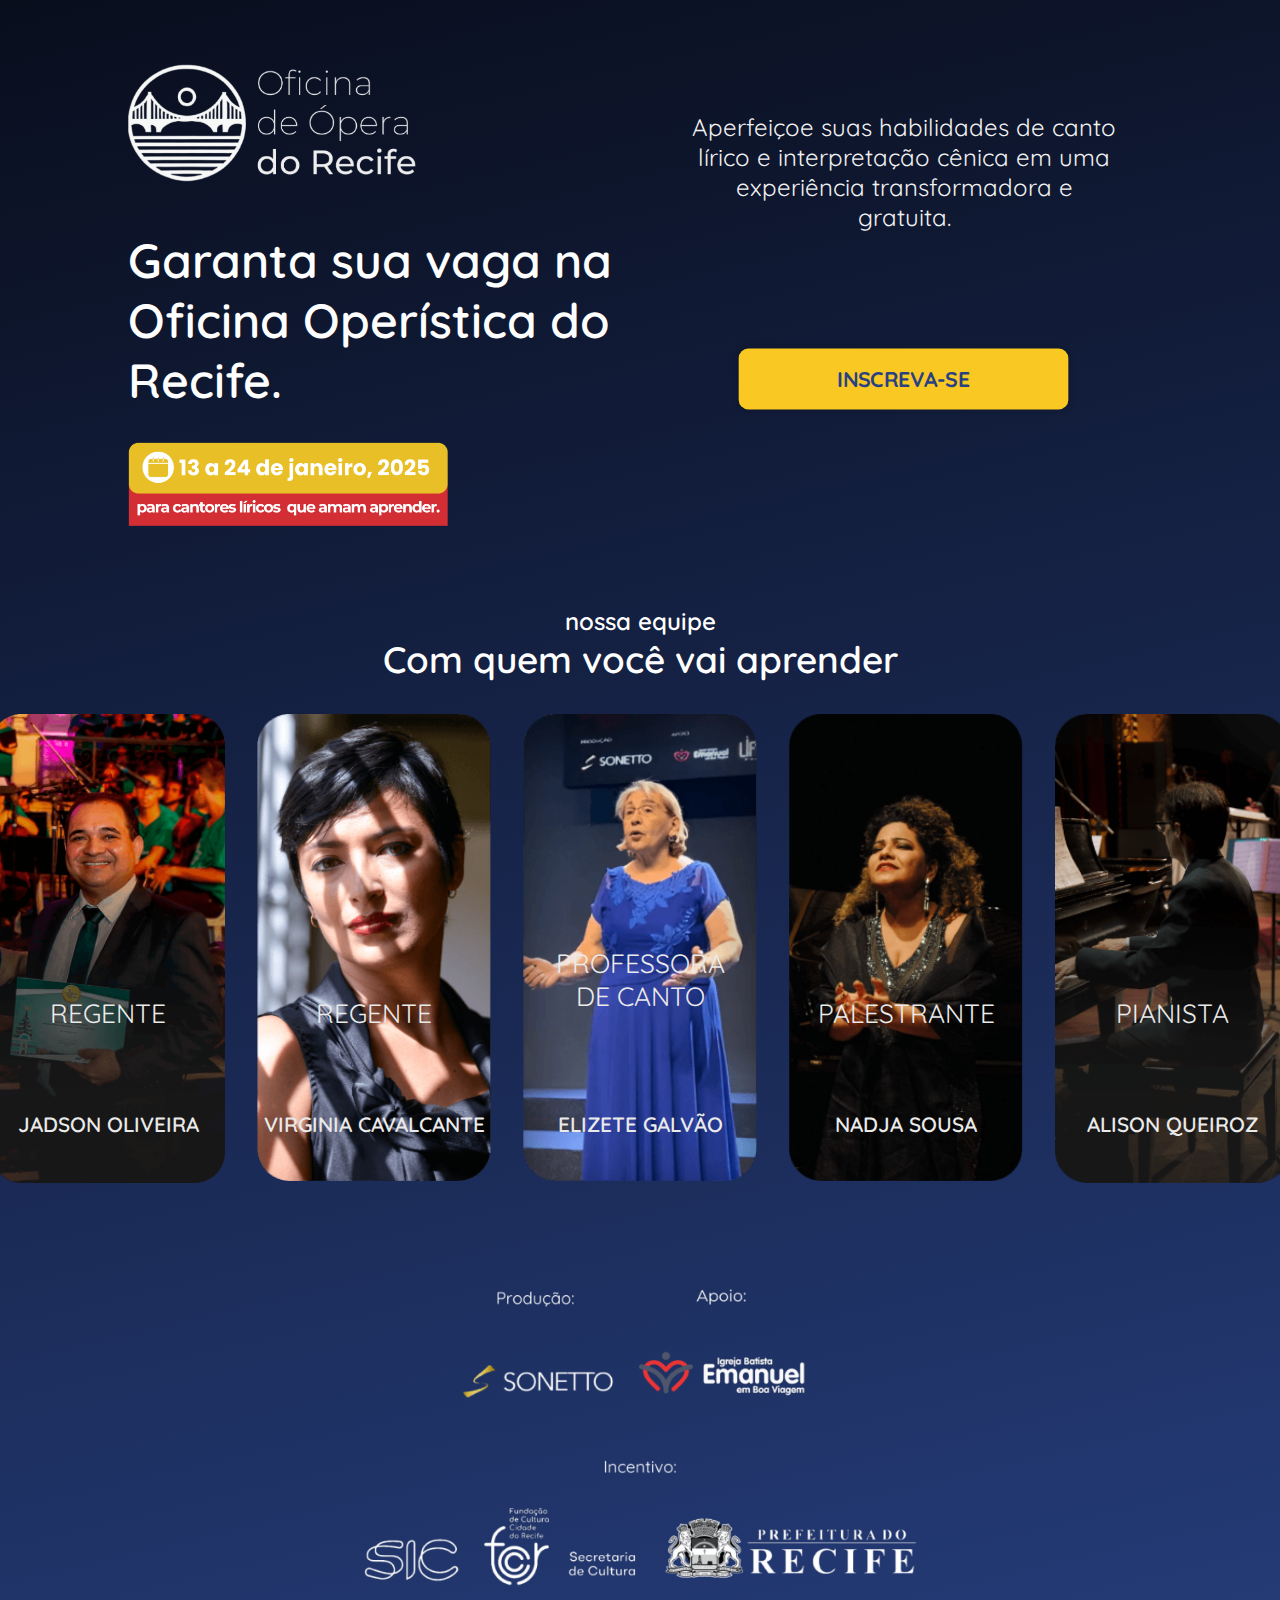
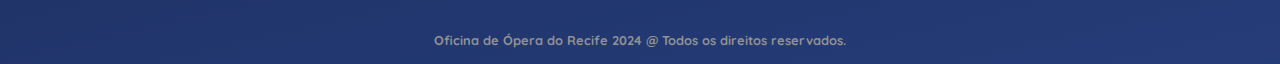
==== index.html @ 1804e555 "Initial commit" ====
<!DOCTYPE html>
<html lang="pt-br">
    <head>
        <meta charset="UTF-8">
        <meta http-equiv="X-UA-Compatible" content="IE=edge">
        <meta name="viewport" content="width=device-width, initial-scale=1.0">
        <link rel="stylesheet" href="style.css">
        <title>Oficina de Ópera do Recife</title>
        <meta name="language" content="pt-BR">
        <meta property="og:type" content="website">
        <meta property="og:title" content="Oficina de Ópera do Recife">
        <meta property="og:description" content="Oficina de Ópera do Recife">
        <meta property="og:image" content="https://oficinadeoperadorecife.sonettoproducoes.com/img/thumbnail.png">
        <meta property="og:url" content="https://oficinadeoperadorecife.sonettoproducoes.com">
        <meta property="og:site_name" content=""/>
        <meta property="fb:admins" content=""/>
        <meta name="twitter:card" content="summary_large_image">
        <meta name="twitter:url" content="https://oficinadeoperadorecife.sonettoproducoes.com">
        <meta name="twitter:title" content="Oficina de Ópera do Recife">
        <meta name="twitter:description" content="Oficina de Ópera do Recife">
        <meta name="twitter:image" content="https://oficinadeoperadorecife.sonettoproducoes.com/img/thumbnail.png">
        <meta name="author" content="">
        <meta name="creator" content="">
        <meta name="publisher" content="">
        <meta name="description" content="Oficina de Ópera do Recife">
        <meta name="copyright" content="© 2023 Oficina de Ópera do Recife"/>
        <meta name="keywords" content="">
        <meta name="rating" content="general"/>
        <meta name="robots" content="index, follow">
        <meta name="msapplication-TileColor" content="#">
        <meta name="theme-color" content="#">
        <link rel="canonical" href="https://oficinadeoperadorecife.sonettoproducoes.com" data-baseprotocol="https:" data-basehost="oficinadeoperadorecife.sonettoproducoes.com">
        <!-- Google Fonts -->
        <link rel="preconnect" href="https://fonts.googleapis.com">
        <link rel="preconnect" href="https://fonts.gstatic.com" crossorigin>
        <link href="https://fonts.googleapis.com/css2?family=Quicksand:wght@300;400;500;600;700&display=swap" rel="stylesheet">
        <!-- Favicons -->
        <link rel="shortcut icon" href="https://oficinadeoperadorecife.sonettoproducoes.com/img/favicon.ico" type="image/x-icon">
        <!-- Google Tag Manager -->
        
        <!-- End Google Tag Manager -->  
    </head>
    <body>
        <!-- Google Tag Manager (noscript) -->
        
        <!-- End Google Tag Manager (noscript) -->
        <main>
            <div class="parts">
                <div class="left">
                    <img class="logo" src="img/Logo Oficina de Ópera do Recife.png" alt="Logo Oficina de Ópera do Recife">
                    <h1 class="title">Garanta sua vaga na Oficina Operística do Recife.</h1>
                    <img class="date" src="img/Data de Inscrição.png" alt="Data de Inscrição">
                </div>
                <div class="right">
                    <span class="text">Aperfeiçoe suas habilidades de canto lírico e interpretação cênica em uma experiência transformadora e gratuita.</span>
                    <a href="success" class="button">INSCREVA-SE</a>
                </div>
            </div>
            <div class="team">
                <span class="title">nossa equipe</span>
                <span class="description">Com quem você vai aprender</span>
                <div class="photos">
                    <div class="photo">
                        <img src="img/Photos/Jadson Oliveira.png" alt="Jadson Oliveira">
                        <span class="profession">REGENTE</span>
                        <span class="name">JADSON OLIVEIRA</span>
                    </div>
                    <div class="photo">
                        <img src="img/Photos/Virginia Cavalcante.png" alt="Virginia Cavalcante">
                        <span class="profession">REGENTE</span>
                        <span class="name">VIRGINIA CAVALCANTE</span>
                    </div>
                    <div class="photo">
                        <img src="img/Photos/Elizete Galvão.png" alt="Elizete Galvão">
                        <span class="profession">PROFESSORA DE CANTO</span>
                        <span class="name">ELIZETE GALVÃO</span>
                    </div>
                    <div class="photo">
                        <img src="img/Photos/Nadja Sousa.png" alt="Nadja Sousa">
                        <span class="profession">PALESTRANTE</span>
                        <span class="name">NADJA SOUSA</span>
                    </div>
                    <div class="photo">
                        <img src="img/Photos/Alison Queiroz.png" alt="Alison Queiroz">
                        <span class="profession">PIANISTA</span>
                        <span class="name">ALISON QUEIROZ</span>
                    </div>
                </div>
            </div>
        </main>
        <footer>
            <img src="img/Incentivo.png" alt="Incentivo">
            <span class="description">Oficina de Ópera do Recife 2024 @  Todos os direitos reservados.</span>
        </footer>
    </body>
</html>
---- style.css ----
* {
    margin: 0;
    padding: 0;
    color: #929292;
    flex-direction: column;
    box-sizing: border-box;
    scroll-behavior: smooth;
    font-family: 'Quicksand', sans-serif;
}

*::selection {
    background-color: #F9C823;
}

body {
    display: flex;
    background: linear-gradient(166.89deg, #090E1D 0%, #284183 110.14%);
}

main {
    display: flex;
    min-height: 93.4vh;
}

main>.parts {
    display: flex;
    margin: 5% 10%;
    flex-direction: row;
}

main>.parts>.left {
    flex: 0.5;
    display: flex;
}

main>.parts>.left>.logo {
    width: 18em;
}

main>.parts>.left>.title {
    width: 11em;
    font-size: 3em;
    margin-top: 1em;
    color: #FFFFFF;
    font-weight: 600;
}

main>.parts>.left>.date {
    width: 20em;
    margin-top: 2em;
}

main>.parts>.right {
    flex: 0.5;
    display: flex;
}

main>.parts>.right>.text {
    width: 18em;
    max-width: 90%;
    margin-top: 2em;
    color: #F2F2F2;
    font-size: 1.5em;
    align-self: center;
    text-align: center;
}

main>.parts>.right>.button {
    width: 70%;
    margin: auto;
    border: none;
    display: flex;
    padding: 0.8em;
    cursor: pointer;
    font-size: 1.4em;
    color: #284183;
    font-weight: bold;
    align-self: center;
    align-items: center;
    border-radius: 10px;
    text-decoration: none;
    transform: scale(0.95);
    transition-duration: 0.2s;
    background-color: #F9C823;
    transition-timing-function: linear;
    box-shadow: 0px 0px 5px 3px rgba(0, 0, 0, 0.1);
}

main>.parts>.right>.button:hover {
    transform: scale(1);
    box-shadow: 0px 0px 10px 6px rgba(0, 0, 0, 0.1);
}

main>.team {
    display: flex;
    margin-top: 1em;
    align-self: center;
}

main>.team>.title {
    color: #FFFFFF;
    font-weight: 600;
    font-size: 1.5em;
    align-self: center;
}

main>.team>.description {
    color: #FFFFFF;
    font-weight: 600;
    font-size: 2.3em;
    align-self: center;
}

main>.team>.photos {
    display: flex;
    overflow: auto;
    margin-top: 2em;
    margin-bottom: 4em;
    flex-direction: row;
    scroll-snap-type: x mandatory;
    justify-content: space-between;
}

main>.team>.photos>.photo {
    padding: 0 1em;
    min-width: 266px;
    overflow: hidden;
    position: relative;
    scroll-snap-align: start;
}

main>.team>.photos>.photo>img {
    width: 100%;
}

main>.team>.photos>.photo>.profession {
    left: 50%;
    bottom: 30%;
    color: #EAEAEA;
    font-size: 1.65em;
    text-align: center;
    position: absolute;
    transform: translate(-50%, -50%);
}

main>.team>.photos>.photo>.name {
    left: 50%;
    bottom: 8%;
    width: 100%;
    font-weight: 600;
    color: #EAEAEA;
    font-size: 1.3em;
    text-align: center;
    position: absolute;
    transform: translate(-50%, -50%);
}

footer {
    padding: 1em;
    display: flex;
}

footer>img {
    width: 45%;
    align-self: center;
}

footer>.description {
    margin-top: 2em;
    font-size: 0.8em;
    color: #929292;
    font-weight: bold;
    align-self: center;
    text-align: center;
}

@media screen and (max-width: 900px) {
    main>.parts {
        margin: 0;
        flex-direction: column;
    }

    main>.parts>.left>.logo {
        width: 15em;
        max-width: 80%;
        margin-top: 5em;
        align-self: center;
    }

    main>.parts>.left>.title {
        width: 95%;
        font-size: 2em;
        margin-top: 1em;
        text-align: center;
        align-self: center;
    }

    main>.parts>.left>.date {
        align-self: center;
    }

    main>.parts>.right {
        margin-top: 2em;
    }

    main>.parts>.right>.button {
        width: 85%;
        margin-top: 2em;
        margin-bottom: 1em;
    }

    main>.team {
        width: 100%;
    }

    main>.team>.photos>.photo {
        padding: 0 0.6em;
    }

    footer>img {
        width: 100%;
    }
}
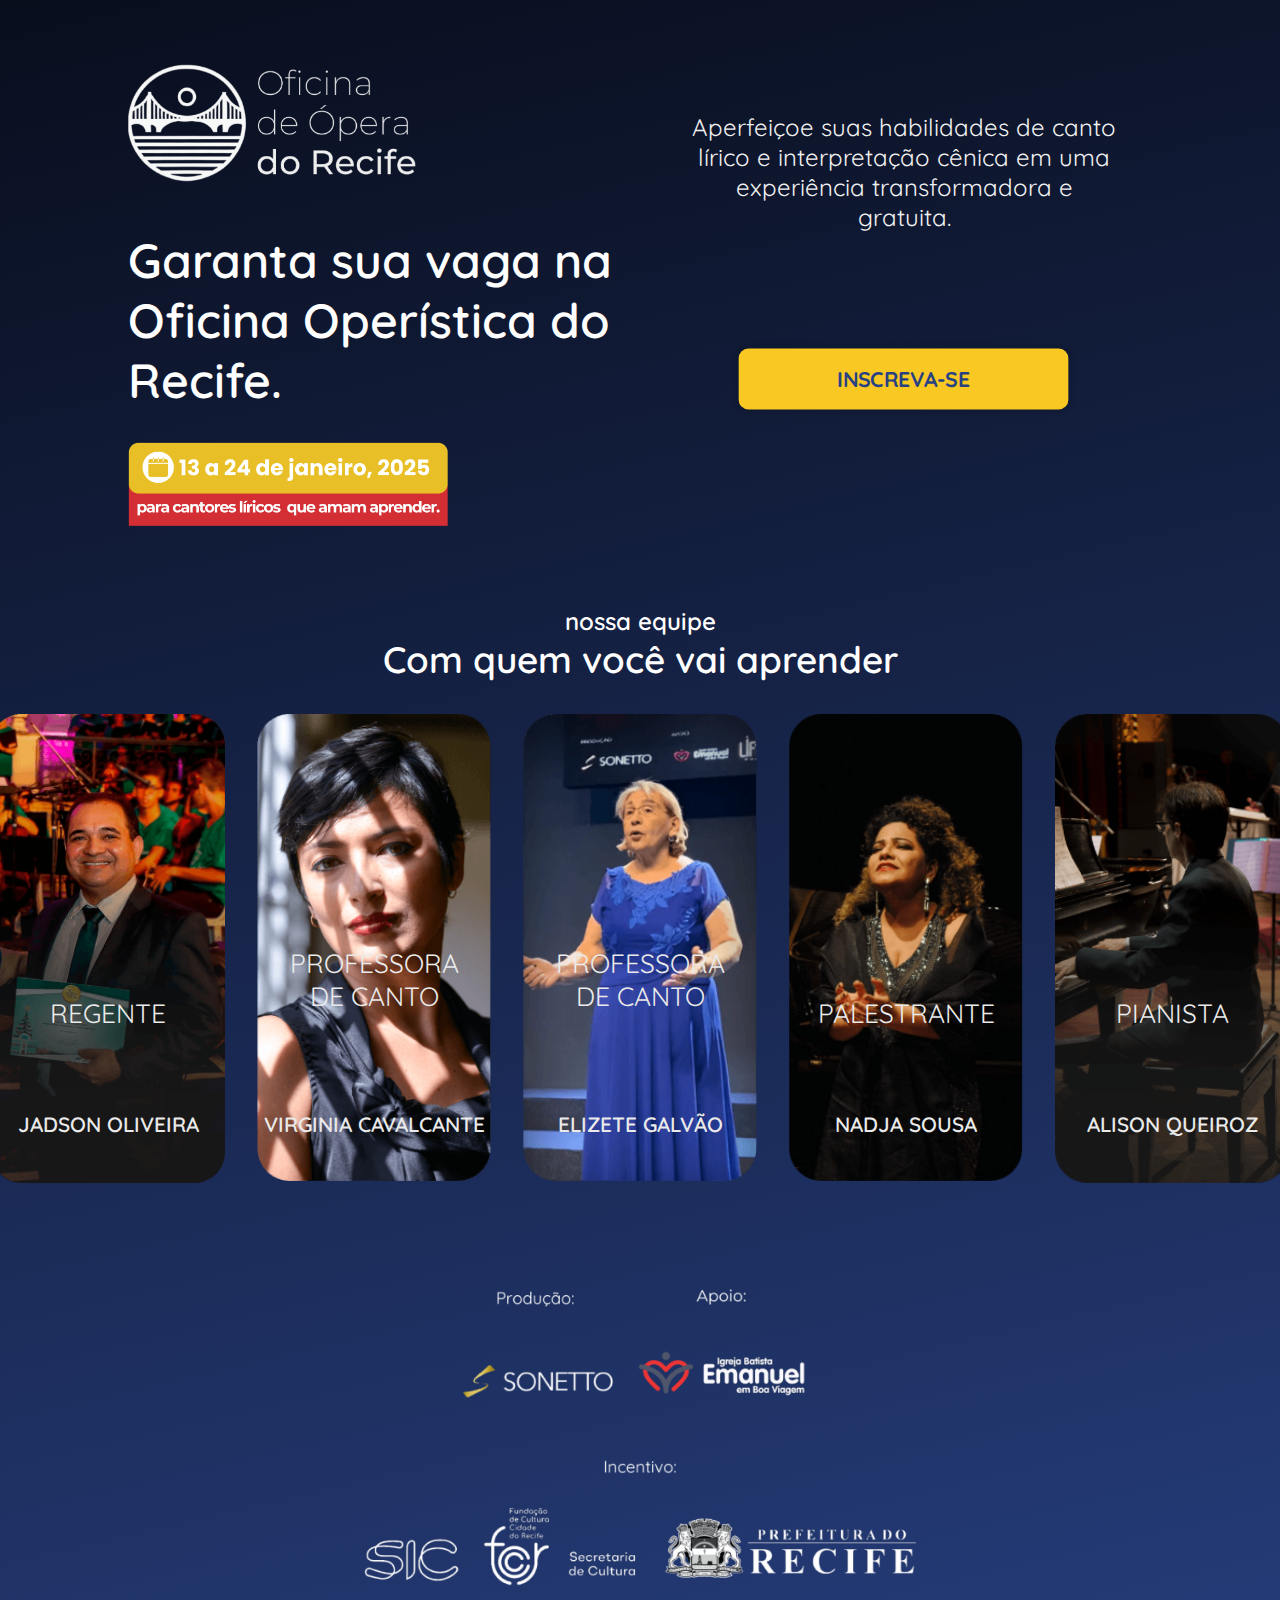
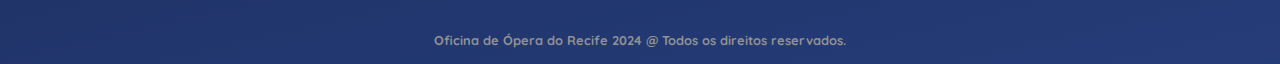
==== commit beab0e23: "Update index.html" ====
--- a/index.html
+++ b/index.html
@@ -67,7 +67,7 @@
                     </div>
                     <div class="photo">
                         <img src="img/Photos/Virginia Cavalcante.png" alt="Virginia Cavalcante">
-                        <span class="profession">REGENTE</span>
+                        <span class="profession">PROFESSORA DE CANTO</span>
                         <span class="name">VIRGINIA CAVALCANTE</span>
                     </div>
                     <div class="photo">
--- a/style.css
+++ b/style.css
@@ -108,6 +108,7 @@
     color: #FFFFFF;
     font-weight: 600;
     font-size: 2.3em;
+    text-align: center;
     align-self: center;
 }
 
@@ -196,6 +197,8 @@
     }
 
     main>.parts>.left>.date {
+        width: 15em;
+        max-width: 80%;
         align-self: center;
     }
 
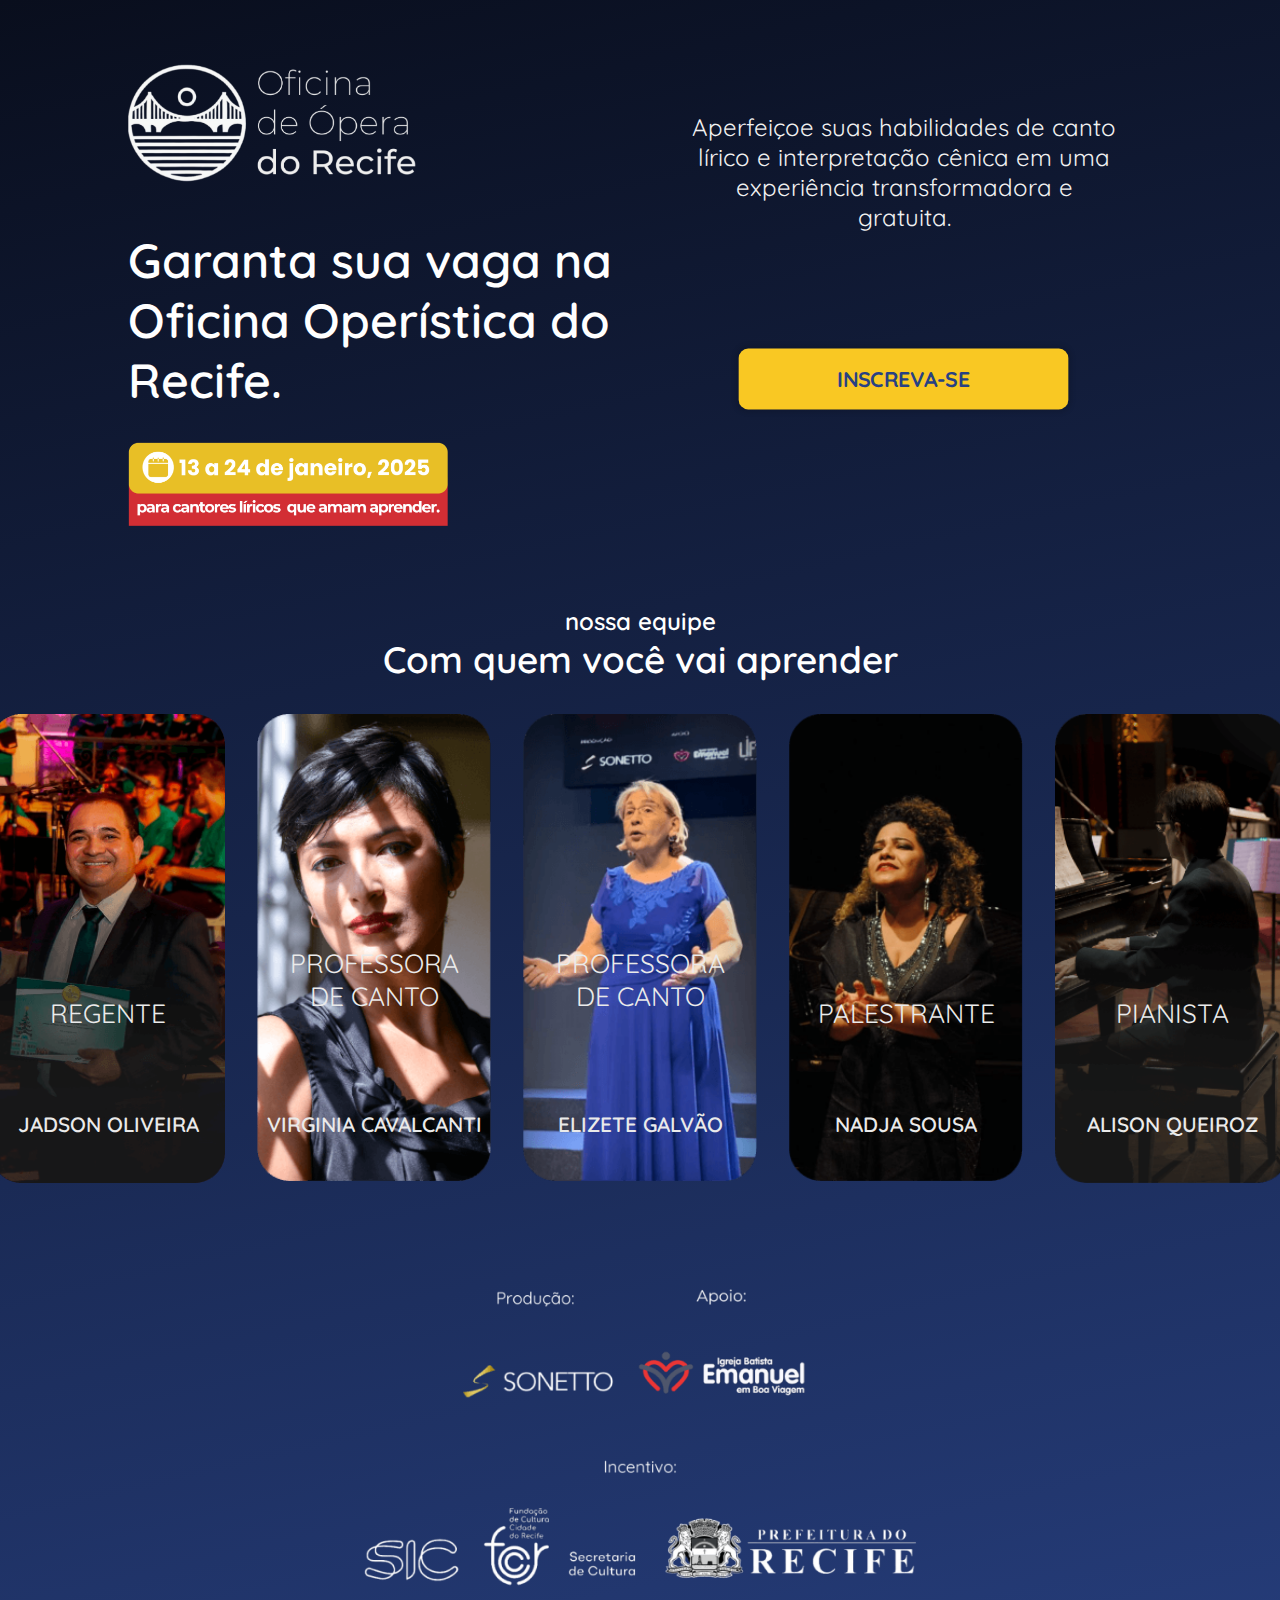
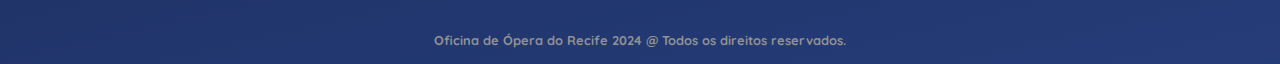
==== commit 58fe83de: "Fix" ====
--- a/index.html
+++ b/index.html
@@ -66,9 +66,9 @@
                         <span class="name">JADSON OLIVEIRA</span>
                     </div>
                     <div class="photo">
-                        <img src="img/Photos/Virginia Cavalcante.png" alt="Virginia Cavalcante">
+                        <img src="img/Photos/Virginia Cavalcanti.png" alt="Virginia Cavalcanti">
                         <span class="profession">PROFESSORA DE CANTO</span>
-                        <span class="name">VIRGINIA CAVALCANTE</span>
+                        <span class="name">VIRGINIA CAVALCANTI</span>
                     </div>
                     <div class="photo">
                         <img src="img/Photos/Elizete Galvão.png" alt="Elizete Galvão">
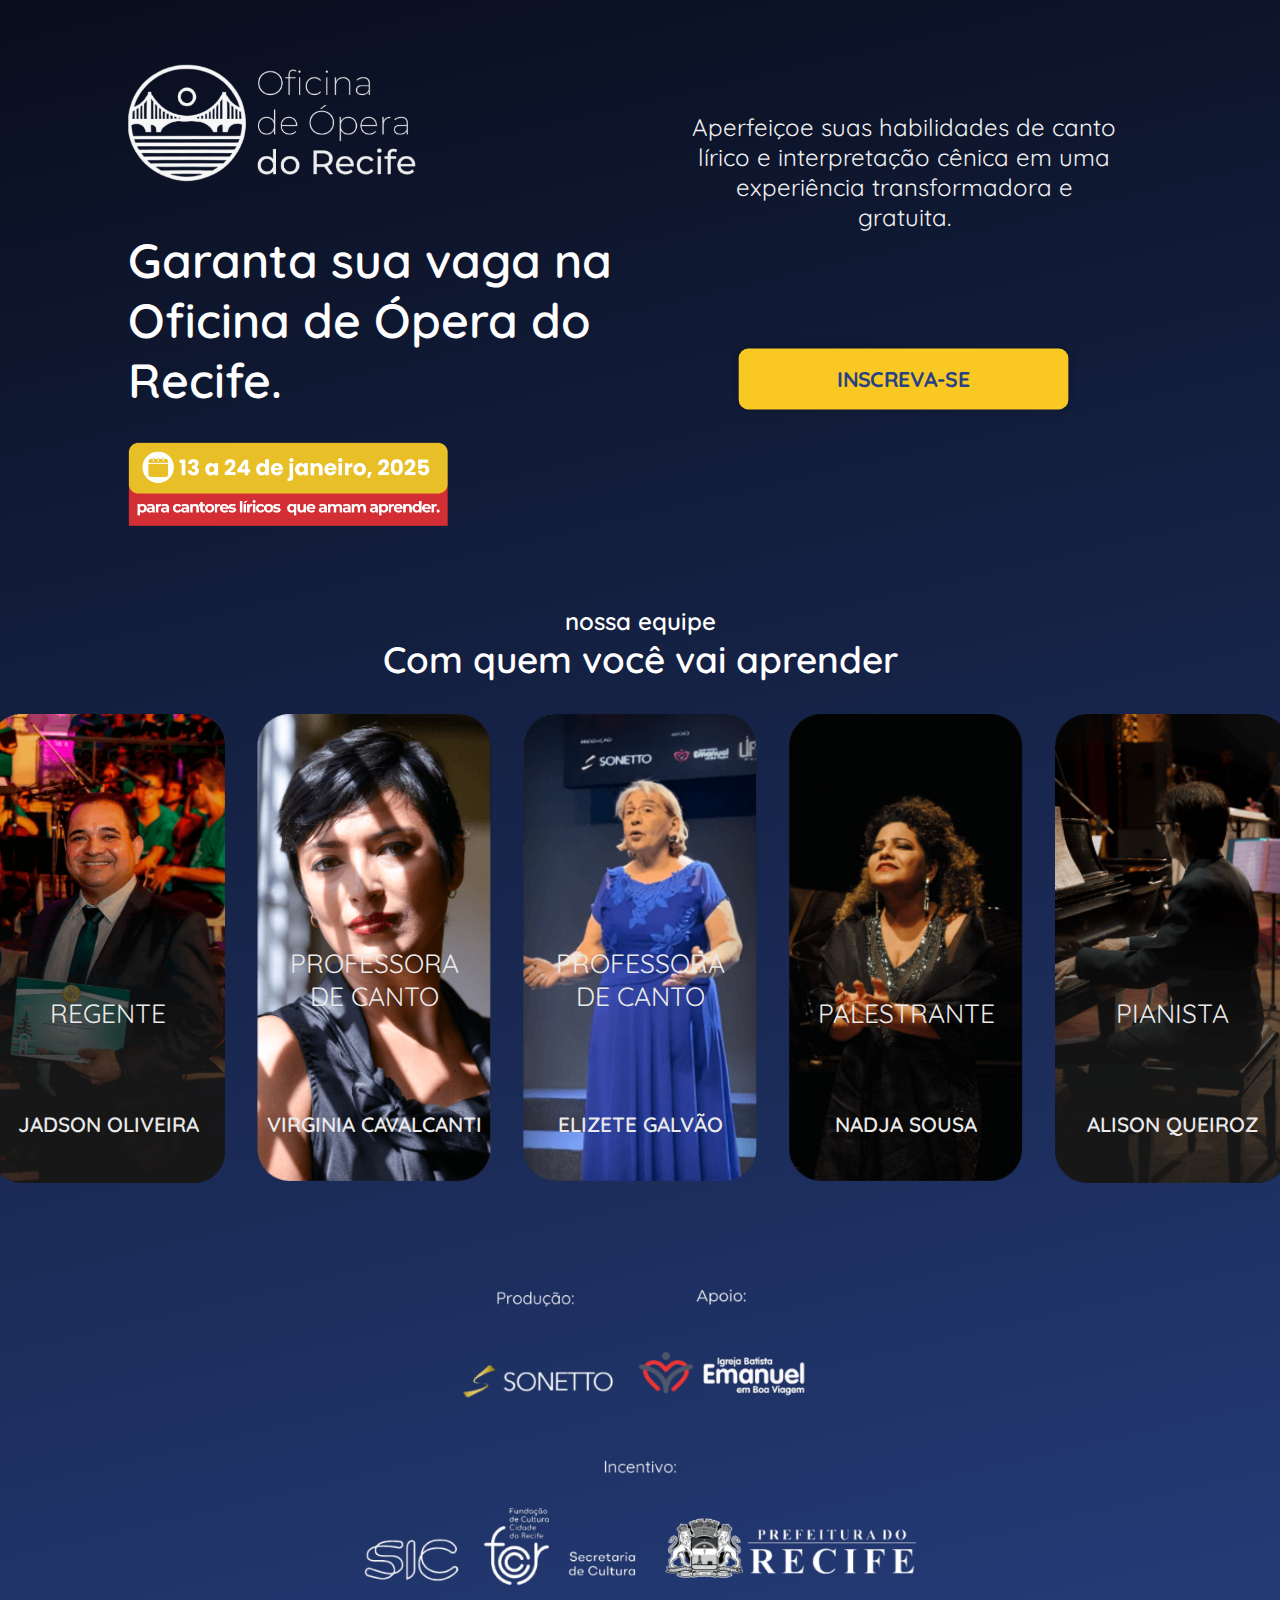
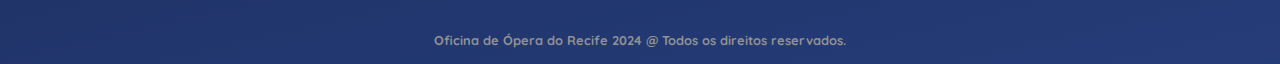
==== commit 140b613b: "Update index.html" ====
--- a/index.html
+++ b/index.html
@@ -48,7 +48,7 @@
             <div class="parts">
                 <div class="left">
                     <img class="logo" src="img/Logo Oficina de Ópera do Recife.png" alt="Logo Oficina de Ópera do Recife">
-                    <h1 class="title">Garanta sua vaga na Oficina Operística do Recife.</h1>
+                    <h1 class="title">Garanta sua vaga na Oficina de Ópera do Recife.</h1>
                     <img class="date" src="img/Data de Inscrição.png" alt="Data de Inscrição">
                 </div>
                 <div class="right">
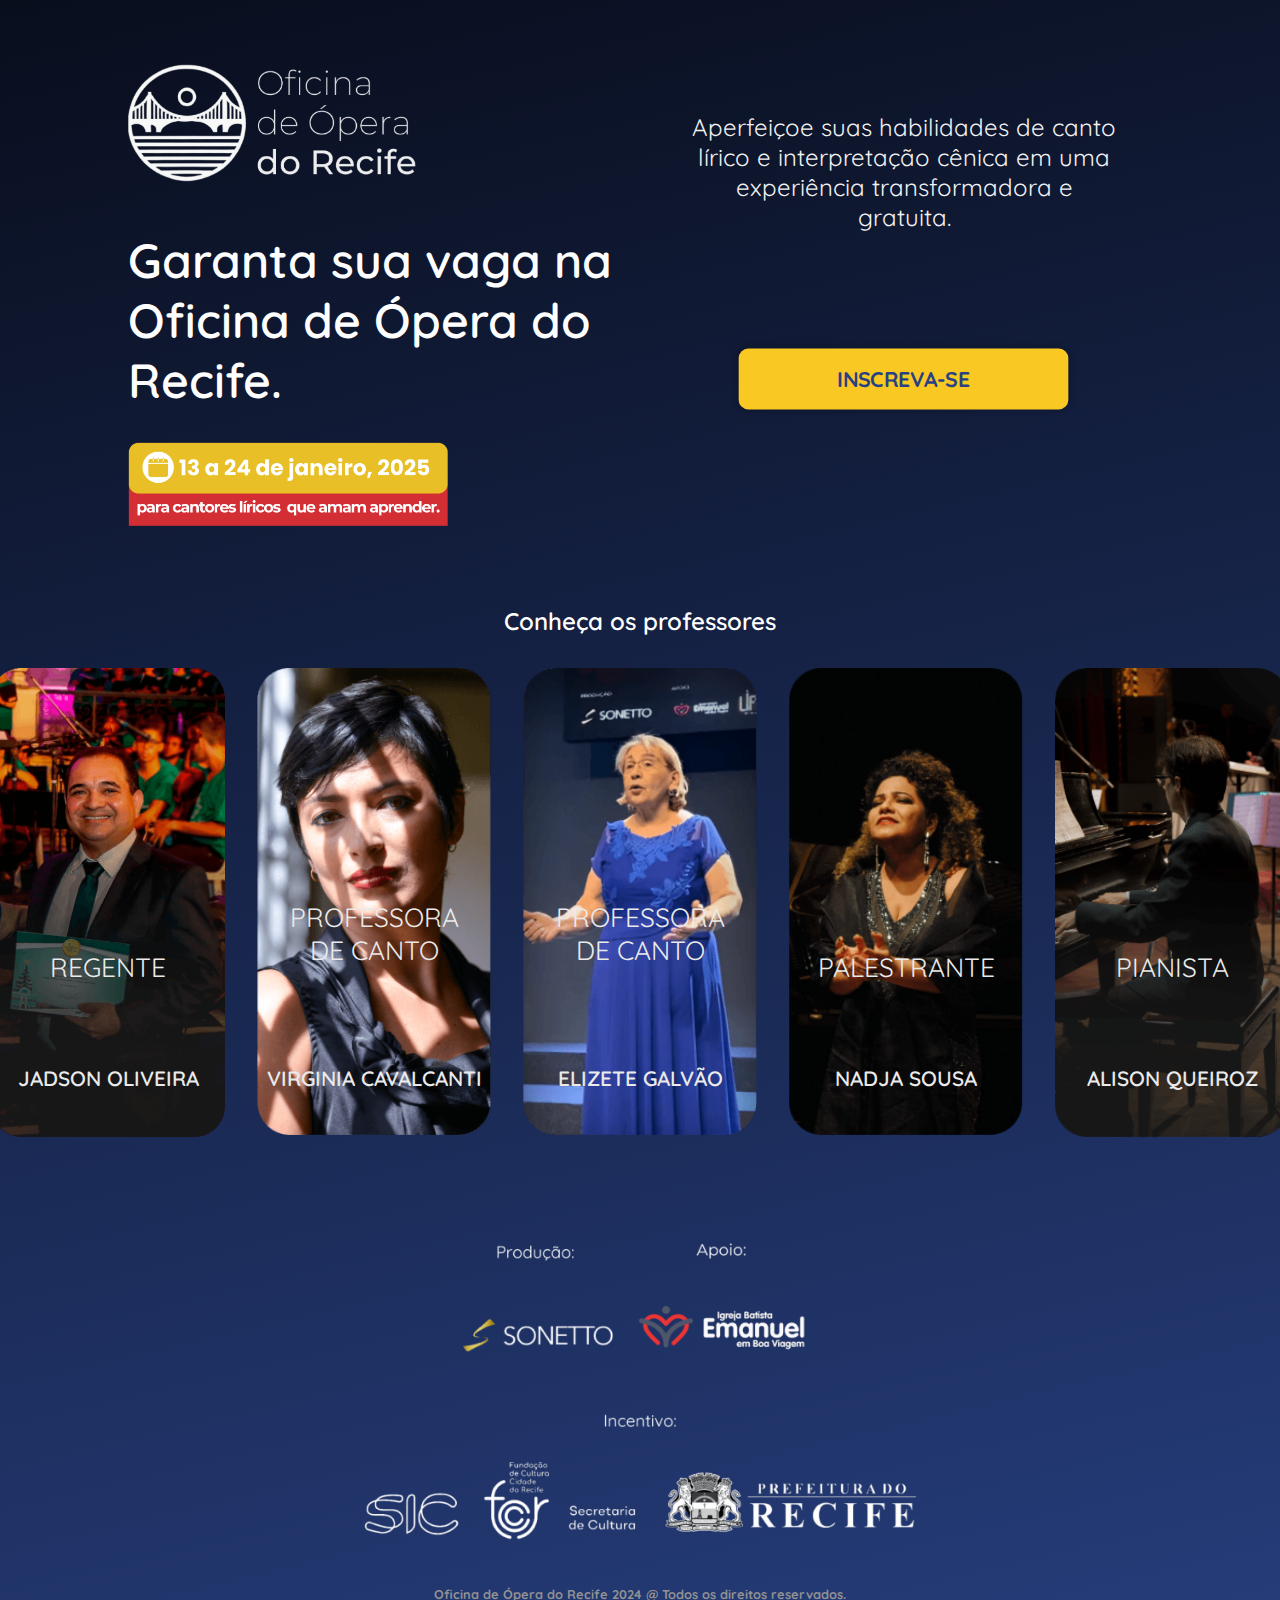
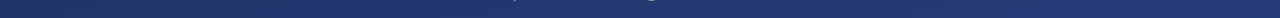
==== commit 42918dd1: "Fix" ====
--- a/index.html
+++ b/index.html
@@ -57,8 +57,7 @@
                 </div>
             </div>
             <div class="team">
-                <span class="title">nossa equipe</span>
-                <span class="description">Com quem você vai aprender</span>
+                <span class="title">Conheça os professores</span>
                 <div class="photos">
                     <div class="photo">
                         <img src="img/Photos/Jadson Oliveira.png" alt="Jadson Oliveira">
--- a/style.css
+++ b/style.css
@@ -104,14 +104,6 @@
     align-self: center;
 }
 
-main>.team>.description {
-    color: #FFFFFF;
-    font-weight: 600;
-    font-size: 2.3em;
-    text-align: center;
-    align-self: center;
-}
-
 main>.team>.photos {
     display: flex;
     overflow: auto;
